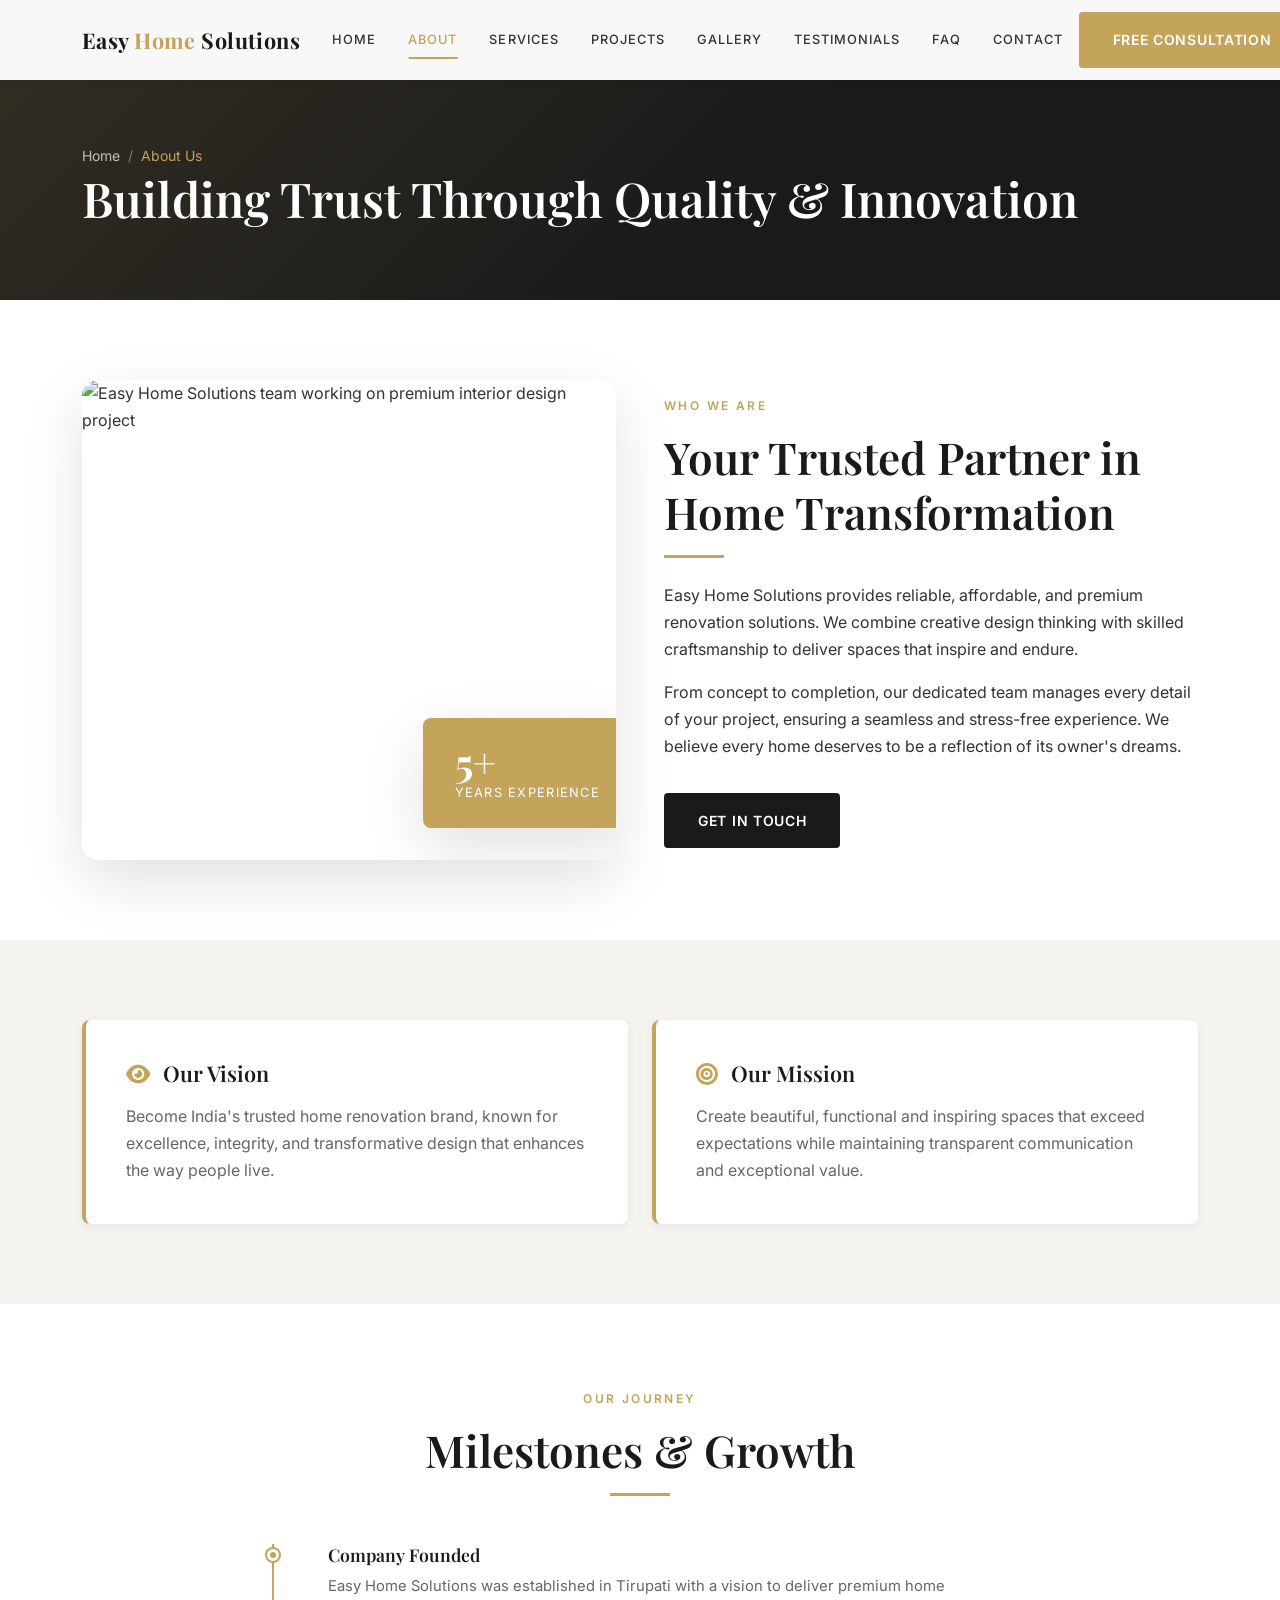
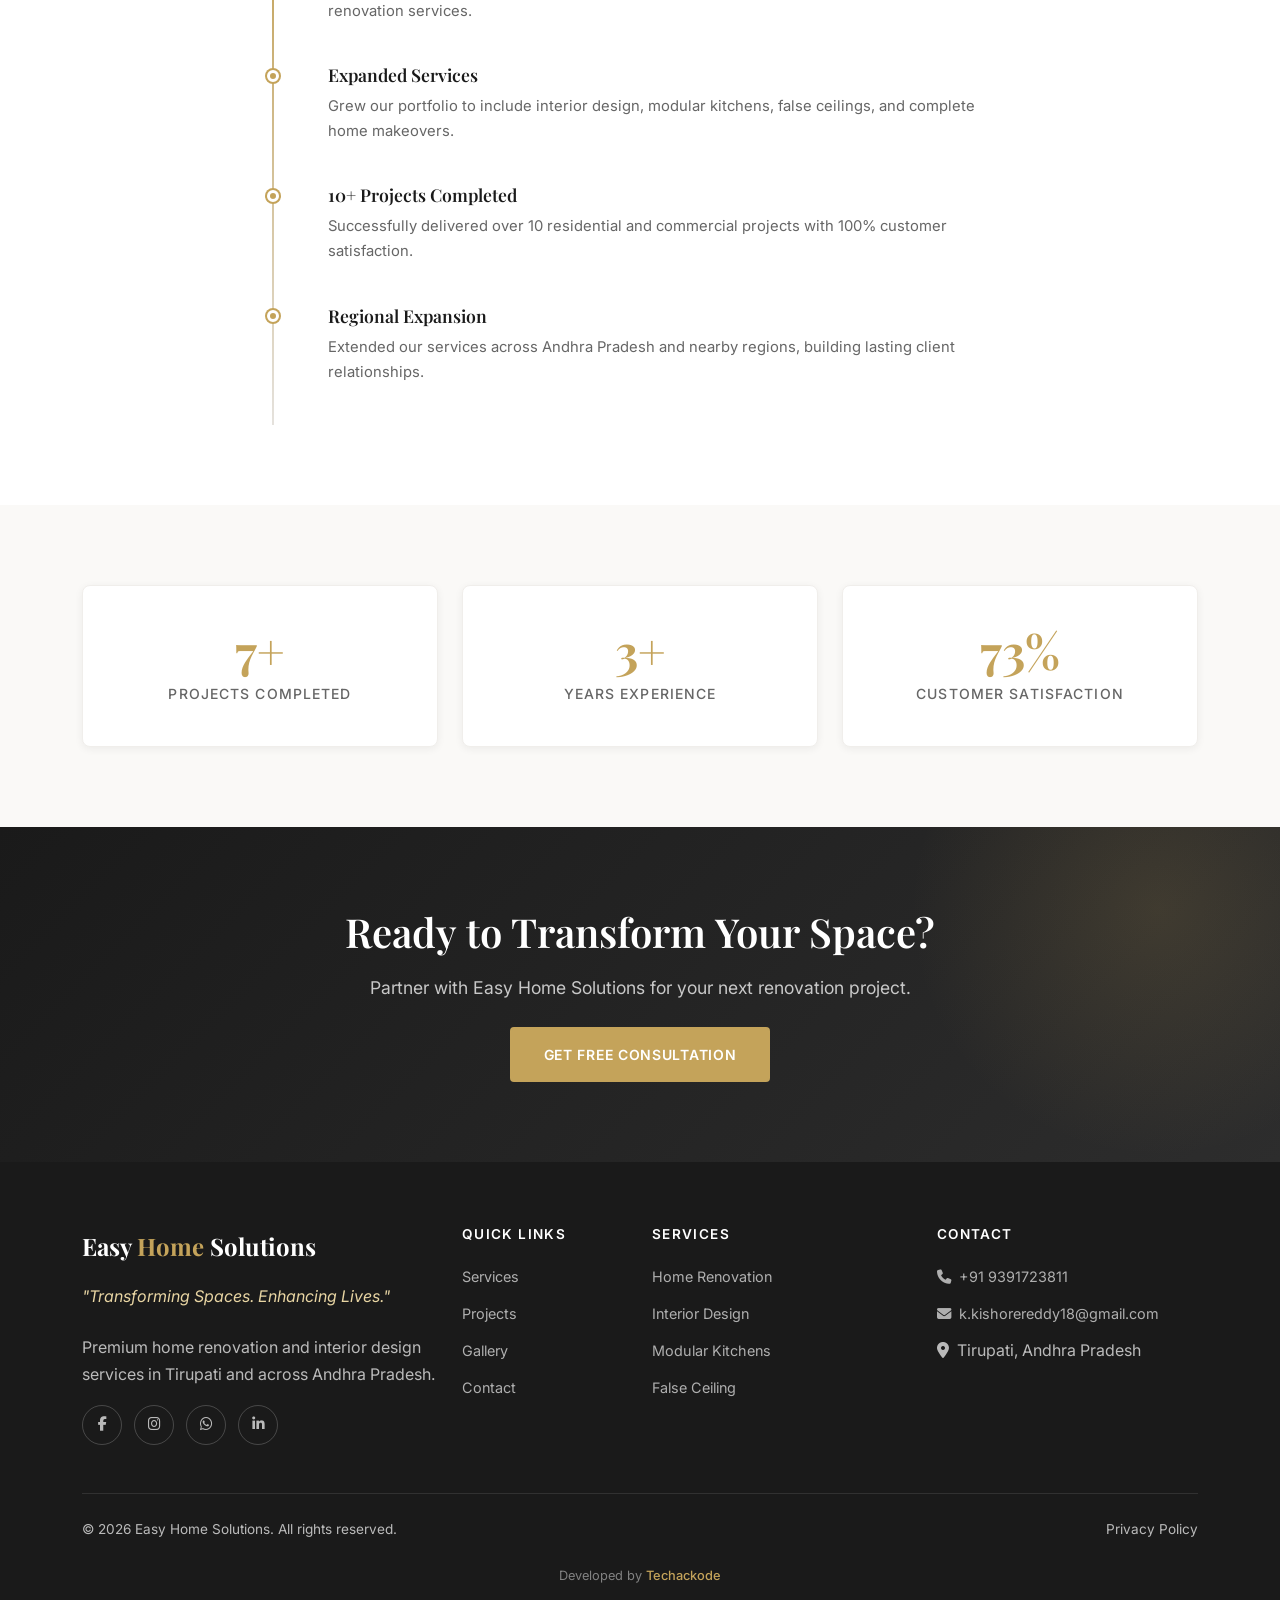
==== about.html @ ffd397e0 "First Commit of website" ====
<!DOCTYPE html>
<html lang="en">
<head>
  <meta charset="UTF-8">
  <meta name="viewport" content="width=device-width, initial-scale=1.0">
  <title>About Us | Easy Home Solutions — Home Renovation &amp; Interior Design</title>
  <meta name="description" content="Learn about Easy Home Solutions — a trusted home renovation and interior design company in Tirupati, Andhra Pradesh. Building trust through quality and innovation.">
  <meta name="keywords" content="About Easy Home Solutions, Interior Designers in Tirupati, Home Renovation Company Andhra Pradesh">
  <link rel="canonical" href="https://easyhomesolutions.in/about.html">
  <meta property="og:title" content="About Us | Easy Home Solutions">
  <meta property="og:description" content="Building trust through quality and innovation. Premium home renovation in Tirupati.">
  <meta property="og:type" content="website">
  <meta property="og:url" content="https://easyhomesolutions.in/about.html">
  <link rel="preconnect" href="https://fonts.googleapis.com">
  <link rel="preconnect" href="https://fonts.gstatic.com" crossorigin>
  <link href="https://fonts.googleapis.com/css2?family=Inter:wght@400;500;600;700&family=Playfair+Display:wght@500;600;700&display=swap" rel="stylesheet">
  <link href="https://cdn.jsdelivr.net/npm/bootstrap@5.3.3/dist/css/bootstrap.min.css" rel="stylesheet">
  <link href="https://cdnjs.cloudflare.com/ajax/libs/font-awesome/6.5.1/css/all.min.css" rel="stylesheet">
  <link href="https://cdn.jsdelivr.net/npm/aos@2.3.4/dist/aos.css" rel="stylesheet">
  <link href="css/style.css" rel="stylesheet">
</head>
<body>

  <nav class="navbar navbar-ehs navbar-expand-lg inner-page" aria-label="Main navigation">
    <div class="container">
      <a class="navbar-brand" href="index.html">Easy <span>Home</span> Solutions</a>
      <button class="navbar-toggler-ehs d-lg-none" type="button" aria-label="Toggle navigation">
        <span></span><span></span><span></span>
      </button>
      <div class="collapse navbar-collapse d-none d-lg-flex justify-content-center">
        <ul class="navbar-nav">
          <li class="nav-item"><a class="nav-link" href="index.html" data-page="index.html">Home</a></li>
          <li class="nav-item"><a class="nav-link active" href="about.html" data-page="about.html">About</a></li>
          <li class="nav-item"><a class="nav-link" href="services.html" data-page="services.html">Services</a></li>
          <li class="nav-item"><a class="nav-link" href="projects.html" data-page="projects.html">Projects</a></li>
          <li class="nav-item"><a class="nav-link" href="gallery.html" data-page="gallery.html">Gallery</a></li>
          <li class="nav-item"><a class="nav-link" href="testimonials.html" data-page="testimonials.html">Testimonials</a></li>
          <li class="nav-item"><a class="nav-link" href="faq.html" data-page="faq.html">FAQ</a></li>
          <li class="nav-item"><a class="nav-link" href="contact.html" data-page="contact.html">Contact</a></li>
        </ul>
      </div>
      <a href="contact.html" class="btn-ehs btn-ehs-primary d-none d-lg-inline-flex">Free Consultation</a>
    </div>
  </nav>

  <div class="mobile-menu d-lg-none">
    <ul class="navbar-nav">
      <li class="nav-item"><a class="nav-link" href="index.html">Home</a></li>
      <li class="nav-item"><a class="nav-link" href="about.html">About</a></li>
      <li class="nav-item"><a class="nav-link" href="services.html">Services</a></li>
      <li class="nav-item"><a class="nav-link" href="projects.html">Projects</a></li>
      <li class="nav-item"><a class="nav-link" href="gallery.html">Gallery</a></li>
      <li class="nav-item"><a class="nav-link" href="testimonials.html">Testimonials</a></li>
      <li class="nav-item"><a class="nav-link" href="faq.html">FAQ</a></li>
      <li class="nav-item"><a class="nav-link" href="contact.html">Contact</a></li>
    </ul>
    <a href="contact.html" class="btn-ehs btn-ehs-primary mt-4 w-100">Free Consultation</a>
  </div>

  <main>
    <header class="page-header">
      <div class="container" data-aos="fade-up">
        <nav aria-label="Breadcrumb">
          <ol class="breadcrumb">
            <li class="breadcrumb-item"><a href="index.html">Home</a></li>
            <li class="breadcrumb-item active" aria-current="page">About Us</li>
          </ol>
        </nav>
        <h1>Building Trust Through Quality &amp; Innovation</h1>
      </div>
    </header>

    <section class="section-padding">
      <div class="container">
        <div class="row align-items-center g-5">
          <div class="col-lg-6" data-aos="fade-right">
            <div class="about-image">
              <img src="https://images.unsplash.com/photo-1600585154340-be6161a56a0c?w=800&q=80" alt="Easy Home Solutions team working on premium interior design project" loading="lazy" width="800" height="480">
              <div class="about-image-badge">
                <div class="number" data-count="5" data-suffix="+">0+</div>
                <div class="label">Years Experience</div>
              </div>
            </div>
          </div>
          <div class="col-lg-6" data-aos="fade-left">
            <span class="section-label">Who We Are</span>
            <h2 class="section-title">Your Trusted Partner in Home Transformation</h2>
            <div class="divider"></div>
            <p>Easy Home Solutions provides reliable, affordable, and premium renovation solutions. We combine creative design thinking with skilled craftsmanship to deliver spaces that inspire and endure.</p>
            <p>From concept to completion, our dedicated team manages every detail of your project, ensuring a seamless and stress-free experience. We believe every home deserves to be a reflection of its owner's dreams.</p>
            <a href="contact.html" class="btn-ehs btn-ehs-dark mt-3">Get in Touch</a>
          </div>
        </div>
      </div>
    </section>

    <section class="section-padding bg-cream">
      <div class="container">
        <div class="row g-4">
          <div class="col-md-6" data-aos="fade-up">
            <div class="vm-card">
              <h3><i class="fas fa-eye text-accent me-2" aria-hidden="true"></i> Our Vision</h3>
              <p>Become India's trusted home renovation brand, known for excellence, integrity, and transformative design that enhances the way people live.</p>
            </div>
          </div>
          <div class="col-md-6" data-aos="fade-up" data-aos-delay="100">
            <div class="vm-card">
              <h3><i class="fas fa-bullseye text-accent me-2" aria-hidden="true"></i> Our Mission</h3>
              <p>Create beautiful, functional and inspiring spaces that exceed expectations while maintaining transparent communication and exceptional value.</p>
            </div>
          </div>
        </div>
      </div>
    </section>

    <section class="section-padding">
      <div class="container">
        <div class="text-center mb-5" data-aos="fade-up">
          <span class="section-label">Our Journey</span>
          <h2 class="section-title">Milestones &amp; Growth</h2>
          <div class="divider divider-center"></div>
        </div>
        <div class="row">
          <div class="col-lg-8 mx-auto" data-aos="fade-up">
            <div class="timeline">
              <div class="timeline-item">
                <h4>Company Founded</h4>
                <p>Easy Home Solutions was established in Tirupati with a vision to deliver premium home renovation services.</p>
              </div>
              <div class="timeline-item">
                <h4>Expanded Services</h4>
                <p>Grew our portfolio to include interior design, modular kitchens, false ceilings, and complete home makeovers.</p>
              </div>
              <div class="timeline-item">
                <h4>10+ Projects Completed</h4>
                <p>Successfully delivered over 10 residential and commercial projects with 100% customer satisfaction.</p>
              </div>
              <div class="timeline-item">
                <h4>Regional Expansion</h4>
                <p>Extended our services across Andhra Pradesh and nearby regions, building lasting client relationships.</p>
              </div>
            </div>
          </div>
        </div>
      </div>
    </section>

    <section class="section-padding bg-off-white">
      <div class="container">
        <div class="row g-4">
          <div class="col-md-4" data-aos="fade-up" data-aos-delay="0">
            <div class="stat-card">
              <div class="stat-number" data-count="10" data-suffix="+">0+</div>
              <div class="stat-label">Projects Completed</div>
            </div>
          </div>
          <div class="col-md-4" data-aos="fade-up" data-aos-delay="100">
            <div class="stat-card">
              <div class="stat-number" data-count="5" data-suffix="+">0+</div>
              <div class="stat-label">Years Experience</div>
            </div>
          </div>
          <div class="col-md-4" data-aos="fade-up" data-aos-delay="200">
            <div class="stat-card">
              <div class="stat-number" data-count="100" data-suffix="%">0%</div>
              <div class="stat-label">Customer Satisfaction</div>
            </div>
          </div>
        </div>
      </div>
    </section>

    <section class="cta-banner">
      <div class="container text-center position-relative" data-aos="zoom-in">
        <h2>Ready to Transform Your Space?</h2>
        <p class="mb-4 mt-3">Partner with Easy Home Solutions for your next renovation project.</p>
        <a href="contact.html" class="btn-ehs btn-ehs-primary">Get Free Consultation</a>
      </div>
    </section>
  </main>

  <footer class="footer" role="contentinfo">
    <div class="container">
      <div class="row g-4">
        <div class="col-lg-4">
          <div class="footer-brand">Easy <span>Home</span> Solutions</div>
          <p class="footer-tagline">"Transforming Spaces. Enhancing Lives."</p>
          <p>Premium home renovation and interior design services in Tirupati and across Andhra Pradesh.</p>
          <div class="footer-social mt-3">
            <a href="#" aria-label="Facebook"><i class="fab fa-facebook-f" aria-hidden="true"></i></a>
            <a href="#" aria-label="Instagram"><i class="fab fa-instagram" aria-hidden="true"></i></a>
            <a href="#" aria-label="WhatsApp"><i class="fab fa-whatsapp" aria-hidden="true"></i></a>
            <a href="#" aria-label="LinkedIn"><i class="fab fa-linkedin-in" aria-hidden="true"></i></a>
          </div>
        </div>
        <div class="col-6 col-lg-2">
          <h5>Quick Links</h5>
          <ul class="footer-links">
            <li><a href="services.html">Services</a></li>
            <li><a href="projects.html">Projects</a></li>
            <li><a href="gallery.html">Gallery</a></li>
            <li><a href="contact.html">Contact</a></li>
          </ul>
        </div>
        <div class="col-6 col-lg-3">
          <h5>Services</h5>
          <ul class="footer-links">
            <li><a href="services.html">Home Renovation</a></li>
            <li><a href="services.html">Interior Design</a></li>
            <li><a href="services.html">Modular Kitchens</a></li>
            <li><a href="services.html">False Ceiling</a></li>
          </ul>
        </div>
        <div class="col-lg-3">
          <h5>Contact</h5>
          <ul class="footer-links">
            <li><a href="tel:+919391723811"><i class="fas fa-phone me-2" aria-hidden="true"></i>+91 9391723811</a></li>
            <li><a href="mailto:k.kishorereddy18@gmail.com"><i class="fas fa-envelope me-2" aria-hidden="true"></i>k.kishorereddy18@gmail.com</a></li>
            <li><i class="fas fa-map-marker-alt me-2" aria-hidden="true"></i>Tirupati, Andhra Pradesh</li>
          </ul>
        </div>
      </div>
      <div class="footer-bottom d-flex flex-column flex-md-row justify-content-between align-items-center gap-2">
        <p class="mb-0">&copy; 2026 Easy Home Solutions. All rights reserved.</p>
        <a href="privacy.html">Privacy Policy</a>
      </div>
      <div class="footer-techackode">
        <p class="mb-0">Developed by <a href="https://techackode.com" target="_blank" rel="noopener noreferrer">Techackode</a></p>
      </div>
    </div>
  </footer>

  <button class="back-to-top" aria-label="Back to top"><i class="fas fa-chevron-up" aria-hidden="true"></i></button>

  <script src="https://cdn.jsdelivr.net/npm/bootstrap@5.3.3/dist/js/bootstrap.bundle.min.js" defer></script>
  <script src="https://cdn.jsdelivr.net/npm/aos@2.3.4/dist/aos.js" defer></script>
  <script src="js/script.js" defer></script>
</body>
</html>
---- css/style.css ----
/* ============================================
   Easy Home Solutions — Premium Design System
   ============================================ */

:root {
  --color-primary: #1a1a1a;
  --color-secondary: #2d2d2d;
  --color-accent: #c4a35a;
  --color-accent-dark: #a88b3d;
  --color-accent-light: #e8d5a3;
  --color-white: #ffffff;
  --color-off-white: #faf9f7;
  --color-cream: #f5f3ef;
  --color-gray-100: #f0eeeb;
  --color-gray-200: #e5e2dd;
  --color-gray-400: #9a9590;
  --color-gray-600: #6b6560;
  --color-text: #333333;
  --color-text-light: #666666;
  --font-heading: 'Playfair Display', Georgia, serif;
  --font-body: 'Inter', -apple-system, BlinkMacSystemFont, sans-serif;
  --shadow-sm: 0 2px 8px rgba(0, 0, 0, 0.06);
  --shadow-md: 0 8px 30px rgba(0, 0, 0, 0.08);
  --shadow-lg: 0 20px 60px rgba(0, 0, 0, 0.12);
  --shadow-hover: 0 16px 48px rgba(0, 0, 0, 0.14);
  --radius-sm: 4px;
  --radius-md: 8px;
  --radius-lg: 16px;
  --transition: 0.35s cubic-bezier(0.4, 0, 0.2, 1);
  --navbar-height: 80px;
}

*, *::before, *::after {
  box-sizing: border-box;
}

html {
  scroll-behavior: smooth;
  scroll-padding-top: var(--navbar-height);
}

body {
  font-family: var(--font-body);
  font-size: 1rem;
  line-height: 1.7;
  color: var(--color-text);
  background-color: var(--color-white);
  overflow-x: hidden;
  -webkit-font-smoothing: antialiased;
}

h1, h2, h3, h4, h5, h6 {
  font-family: var(--font-heading);
  font-weight: 600;
  line-height: 1.25;
  color: var(--color-primary);
}

img {
  max-width: 100%;
  height: auto;
  display: block;
}

a {
  text-decoration: none;
  color: inherit;
  transition: color var(--transition);
}

a:hover {
  color: var(--color-accent);
}

::selection {
  background: var(--color-accent-light);
  color: var(--color-primary);
}

/* ---- Typography ---- */
.section-label {
  display: inline-block;
  font-size: 0.75rem;
  font-weight: 600;
  letter-spacing: 0.2em;
  text-transform: uppercase;
  color: var(--color-accent);
  margin-bottom: 0.75rem;
}

.section-title {
  font-size: clamp(1.75rem, 4vw, 2.75rem);
  margin-bottom: 1rem;
}

.section-subtitle {
  font-size: 1.05rem;
  color: var(--color-text-light);
  max-width: 600px;
}

.section-padding {
  padding: 5rem 0;
}

.bg-cream {
  background-color: var(--color-cream);
}

.bg-off-white {
  background-color: var(--color-off-white);
}

.bg-dark {
  background-color: var(--color-primary);
  color: var(--color-white);
}

.bg-dark h1, .bg-dark h2, .bg-dark h3,
.bg-dark h4, .bg-dark h5, .bg-dark h6 {
  color: var(--color-white);
}

/* ---- Buttons ---- */
.btn-ehs {
  display: inline-flex;
  align-items: center;
  justify-content: center;
  gap: 0.5rem;
  padding: 0.875rem 2rem;
  font-size: 0.875rem;
  font-weight: 600;
  letter-spacing: 0.05em;
  text-transform: uppercase;
  border-radius: var(--radius-sm);
  border: 2px solid transparent;
  cursor: pointer;
  transition: all var(--transition);
  white-space: nowrap;
}

.btn-ehs-primary {
  background-color: var(--color-accent);
  color: var(--color-white);
  border-color: var(--color-accent);
}

.btn-ehs-primary:hover {
  background-color: var(--color-accent-dark);
  border-color: var(--color-accent-dark);
  color: var(--color-white);
  transform: translateY(-2px);
  box-shadow: var(--shadow-md);
}

.btn-ehs-outline {
  background-color: transparent;
  color: var(--color-white);
  border-color: var(--color-white);
}

.btn-ehs-outline:hover {
  background-color: var(--color-white);
  color: var(--color-primary);
  transform: translateY(-2px);
}

.btn-ehs-dark {
  background-color: var(--color-primary);
  color: var(--color-white);
  border-color: var(--color-primary);
}

.btn-ehs-dark:hover {
  background-color: var(--color-secondary);
  border-color: var(--color-secondary);
  color: var(--color-white);
  transform: translateY(-2px);
  box-shadow: var(--shadow-md);
}

.btn-ehs-outline-dark {
  background-color: transparent;
  color: var(--color-primary);
  border-color: var(--color-primary);
}

.btn-ehs-outline-dark:hover {
  background-color: var(--color-primary);
  color: var(--color-white);
  transform: translateY(-2px);
}

/* ---- Navbar ---- */
.navbar-ehs {
  position: fixed;
  top: 0;
  left: 0;
  right: 0;
  z-index: 1050;
  height: var(--navbar-height);
  background-color: transparent;
  transition: all var(--transition);
  padding: 0;
}

.navbar-ehs.scrolled {
  background-color: rgba(255, 255, 255, 0.97);
  backdrop-filter: blur(12px);
  -webkit-backdrop-filter: blur(12px);
  box-shadow: var(--shadow-sm);
}

.navbar-ehs .navbar-brand {
  font-family: var(--font-heading);
  font-size: 1.35rem;
  font-weight: 700;
  color: var(--color-white);
  letter-spacing: 0.02em;
  transition: color var(--transition);
}

.navbar-ehs.scrolled .navbar-brand,
.navbar-ehs.inner-page .navbar-brand {
  color: var(--color-primary);
}

.navbar-ehs .navbar-brand span {
  color: var(--color-accent);
}

.navbar-ehs .nav-link {
  font-size: 0.8rem;
  font-weight: 500;
  letter-spacing: 0.08em;
  text-transform: uppercase;
  color: rgba(255, 255, 255, 0.9);
  padding: 0.5rem 1rem !important;
  position: relative;
}

.navbar-ehs.scrolled .nav-link,
.navbar-ehs.inner-page .nav-link {
  color: var(--color-text);
}

.navbar-ehs .nav-link::after {
  content: '';
  position: absolute;
  bottom: 0;
  left: 50%;
  width: 0;
  height: 2px;
  background-color: var(--color-accent);
  transition: all var(--transition);
  transform: translateX(-50%);
}

.navbar-ehs .nav-link:hover::after,
.navbar-ehs .nav-link.active::after {
  width: 60%;
}

.navbar-ehs .nav-link:hover,
.navbar-ehs .nav-link.active {
  color: var(--color-accent) !important;
}

.navbar-ehs.inner-page {
  background-color: rgba(255, 255, 255, 0.97);
  backdrop-filter: blur(12px);
  box-shadow: var(--shadow-sm);
}

.navbar-toggler-ehs {
  border: none;
  padding: 0.5rem;
  width: 44px;
  height: 44px;
  display: flex;
  flex-direction: column;
  justify-content: center;
  align-items: center;
  gap: 5px;
  background: transparent;
  cursor: pointer;
}

.navbar-toggler-ehs span {
  display: block;
  width: 24px;
  height: 2px;
  background-color: var(--color-white);
  transition: all var(--transition);
}

.navbar-ehs.scrolled .navbar-toggler-ehs span,
.navbar-ehs.inner-page .navbar-toggler-ehs span {
  background-color: var(--color-primary);
}

.navbar-toggler-ehs.active span:nth-child(1) {
  transform: rotate(45deg) translate(5px, 5px);
}

.navbar-toggler-ehs.active span:nth-child(2) {
  opacity: 0;
}

.navbar-toggler-ehs.active span:nth-child(3) {
  transform: rotate(-45deg) translate(5px, -5px);
}

.mobile-menu {
  position: fixed;
  top: var(--navbar-height);
  left: 0;
  right: 0;
  bottom: 0;
  background-color: var(--color-white);
  z-index: 1040;
  padding: 2rem;
  transform: translateX(100%);
  transition: transform var(--transition);
  overflow-y: auto;
}

.mobile-menu.open {
  transform: translateX(0);
}

.mobile-menu .nav-link {
  display: block;
  font-size: 1.1rem;
  font-weight: 500;
  padding: 1rem 0 !important;
  border-bottom: 1px solid var(--color-gray-100);
  color: var(--color-primary) !important;
}

.mobile-menu .nav-link::after {
  display: none;
}

/* ---- Hero ---- */
.hero {
  position: relative;
  min-height: 100vh;
  display: flex;
  align-items: center;
  overflow: hidden;
}

.hero-bg {
  position: absolute;
  inset: 0;
  background-size: cover;
  background-position: center;
  background-repeat: no-repeat;
  transform: scale(1.05);
  transition: transform 8s ease;
}

.hero:hover .hero-bg {
  transform: scale(1);
}

.hero-overlay {
  position: absolute;
  inset: 0;
  background: linear-gradient(
    135deg,
    rgba(26, 26, 26, 0.82) 0%,
    rgba(26, 26, 26, 0.55) 50%,
    rgba(26, 26, 26, 0.7) 100%
  );
}

.hero-content {
  position: relative;
  z-index: 2;
  padding-top: var(--navbar-height);
}

.hero-title {
  font-size: clamp(2.25rem, 6vw, 4rem);
  color: var(--color-white);
  margin-bottom: 1.25rem;
  line-height: 1.15;
}

.hero-subtitle {
  font-size: clamp(1rem, 2.5vw, 1.35rem);
  color: var(--color-accent-light);
  font-weight: 400;
  margin-bottom: 1.5rem;
  font-family: var(--font-body);
}

.hero-text {
  font-size: 1.05rem;
  color: rgba(255, 255, 255, 0.85);
  max-width: 540px;
  margin-bottom: 2.5rem;
  line-height: 1.8;
}

.hero-buttons {
  display: flex;
  flex-wrap: wrap;
  gap: 1rem;
}

/* ---- Page Header ---- */
.page-header {
  position: relative;
  padding: calc(var(--navbar-height) + 4rem) 0 4rem;
  background-color: var(--color-primary);
  overflow: hidden;
}

.page-header::before {
  content: '';
  position: absolute;
  inset: 0;
  background: linear-gradient(135deg, rgba(196, 163, 90, 0.15) 0%, transparent 60%);
}

.page-header h1 {
  color: var(--color-white);
  font-size: clamp(2rem, 5vw, 3rem);
  position: relative;
}

.page-header .breadcrumb {
  position: relative;
  margin-bottom: 0;
  background: transparent;
  padding: 0;
}

.page-header .breadcrumb-item,
.page-header .breadcrumb-item a {
  color: rgba(255, 255, 255, 0.7);
  font-size: 0.875rem;
}

.page-header .breadcrumb-item.active {
  color: var(--color-accent);
}

.page-header .breadcrumb-item + .breadcrumb-item::before {
  color: rgba(255, 255, 255, 0.4);
}

/* ---- Service Cards ---- */
.service-card {
  background: var(--color-white);
  border-radius: var(--radius-md);
  overflow: hidden;
  box-shadow: var(--shadow-sm);
  transition: all var(--transition);
  height: 100%;
  border: 1px solid var(--color-gray-100);
}

.service-card:hover {
  transform: translateY(-8px);
  box-shadow: var(--shadow-hover);
  border-color: transparent;
}

.service-card-img {
  position: relative;
  height: 220px;
  overflow: hidden;
}

.service-card-img img {
  width: 100%;
  height: 100%;
  object-fit: cover;
  transition: transform var(--transition);
}

.service-card:hover .service-card-img img {
  transform: scale(1.08);
}

.service-card-icon {
  position: absolute;
  bottom: -24px;
  left: 1.5rem;
  width: 48px;
  height: 48px;
  background: var(--color-accent);
  border-radius: var(--radius-sm);
  display: flex;
  align-items: center;
  justify-content: center;
  color: var(--color-white);
  font-size: 1.1rem;
  box-shadow: var(--shadow-md);
  z-index: 2;
}

.service-card-body {
  padding: 2.5rem 1.5rem 1.5rem;
}

.service-card-body h3 {
  font-size: 1.25rem;
  margin-bottom: 0.75rem;
}

.service-card-body p {
  color: var(--color-text-light);
  font-size: 0.925rem;
  margin-bottom: 1rem;
}

.service-card-link {
  font-size: 0.8rem;
  font-weight: 600;
  letter-spacing: 0.08em;
  text-transform: uppercase;
  color: var(--color-accent);
  display: inline-flex;
  align-items: center;
  gap: 0.5rem;
}

.service-card-link:hover {
  gap: 0.75rem;
  color: var(--color-accent-dark);
}

/* ---- Why Choose Us ---- */
.feature-card {
  background: var(--color-white);
  padding: 2rem 1.5rem;
  border-radius: var(--radius-md);
  text-align: center;
  border: 1px solid var(--color-gray-100);
  transition: all var(--transition);
  height: 100%;
}

.feature-card:hover {
  border-color: var(--color-accent);
  box-shadow: var(--shadow-md);
  transform: translateY(-4px);
}

.feature-icon {
  width: 56px;
  height: 56px;
  margin: 0 auto 1.25rem;
  background: var(--color-cream);
  border-radius: 50%;
  display: flex;
  align-items: center;
  justify-content: center;
  font-size: 1.25rem;
  color: var(--color-accent);
  transition: all var(--transition);
}

.feature-card:hover .feature-icon {
  background: var(--color-accent);
  color: var(--color-white);
}

.feature-card h4 {
  font-size: 1rem;
  font-family: var(--font-body);
  font-weight: 600;
  margin-bottom: 0;
}

/* ---- CTA Banner ---- */
.cta-banner {
  position: relative;
  padding: 5rem 0;
  background: linear-gradient(135deg, var(--color-primary) 0%, var(--color-secondary) 100%);
  overflow: hidden;
}

.cta-banner::before {
  content: '';
  position: absolute;
  top: -50%;
  right: -10%;
  width: 500px;
  height: 500px;
  border-radius: 50%;
  background: radial-gradient(circle, rgba(196, 163, 90, 0.15) 0%, transparent 70%);
}

.cta-banner h2 {
  color: var(--color-white);
  font-size: clamp(1.75rem, 4vw, 2.5rem);
}

.cta-banner p {
  color: rgba(255, 255, 255, 0.75);
  font-size: 1.1rem;
}

/* ---- About ---- */
.about-image {
  position: relative;
  border-radius: var(--radius-lg);
  overflow: hidden;
  box-shadow: var(--shadow-lg);
}

.about-image img {
  width: 100%;
  height: 480px;
  object-fit: cover;
}

.about-image-badge {
  position: absolute;
  bottom: 2rem;
  right: -1rem;
  background: var(--color-accent);
  color: var(--color-white);
  padding: 1.5rem 2rem;
  border-radius: var(--radius-md);
  box-shadow: var(--shadow-lg);
}

.about-image-badge .number {
  font-family: var(--font-heading);
  font-size: 2.5rem;
  font-weight: 700;
  line-height: 1;
}

.about-image-badge .label {
  font-size: 0.8rem;
  text-transform: uppercase;
  letter-spacing: 0.1em;
}

/* Timeline */
.timeline {
  position: relative;
  padding-left: 2rem;
}

.timeline::before {
  content: '';
  position: absolute;
  left: 0;
  top: 0;
  bottom: 0;
  width: 2px;
  background: linear-gradient(to bottom, var(--color-accent), var(--color-gray-200));
}

.timeline-item {
  position: relative;
  padding-bottom: 2.5rem;
  padding-left: 1.5rem;
}

.timeline-item::before {
  content: '';
  position: absolute;
  left: -2rem;
  top: 0.35rem;
  width: 12px;
  height: 12px;
  border-radius: 50%;
  background: var(--color-accent);
  border: 3px solid var(--color-white);
  box-shadow: 0 0 0 2px var(--color-accent);
  transform: translateX(-5px);
}

.timeline-item h4 {
  font-size: 1.1rem;
  margin-bottom: 0.5rem;
}

.timeline-item p {
  color: var(--color-text-light);
  font-size: 0.925rem;
  margin-bottom: 0;
}

/* Stats */
.stat-card {
  text-align: center;
  padding: 2.5rem 1.5rem;
  background: var(--color-white);
  border-radius: var(--radius-md);
  box-shadow: var(--shadow-sm);
  border: 1px solid var(--color-gray-100);
  transition: all var(--transition);
}

.stat-card:hover {
  transform: translateY(-4px);
  box-shadow: var(--shadow-md);
  border-color: var(--color-accent);
}

.stat-number {
  font-family: var(--font-heading);
  font-size: 3rem;
  font-weight: 700;
  color: var(--color-accent);
  line-height: 1;
  margin-bottom: 0.5rem;
}

.stat-label {
  font-size: 0.875rem;
  font-weight: 500;
  color: var(--color-text-light);
  text-transform: uppercase;
  letter-spacing: 0.08em;
}

/* Vision / Mission */
.vm-card {
  padding: 2.5rem;
  background: var(--color-white);
  border-radius: var(--radius-md);
  border-left: 4px solid var(--color-accent);
  box-shadow: var(--shadow-sm);
  height: 100%;
  transition: all var(--transition);
}

.vm-card:hover {
  box-shadow: var(--shadow-md);
  transform: translateX(4px);
}

.vm-card h3 {
  font-size: 1.35rem;
  margin-bottom: 1rem;
}

.vm-card p {
  color: var(--color-text-light);
  margin-bottom: 0;
}

/* ---- Projects / Portfolio ---- */
.filter-buttons {
  display: flex;
  flex-wrap: wrap;
  gap: 0.75rem;
  justify-content: center;
  margin-bottom: 3rem;
}

.filter-btn {
  padding: 0.6rem 1.5rem;
  font-size: 0.8rem;
  font-weight: 600;
  letter-spacing: 0.06em;
  text-transform: uppercase;
  background: transparent;
  border: 2px solid var(--color-gray-200);
  border-radius: var(--radius-sm);
  color: var(--color-text);
  cursor: pointer;
  transition: all var(--transition);
}

.filter-btn:hover,
.filter-btn.active {
  background: var(--color-primary);
  border-color: var(--color-primary);
  color: var(--color-white);
}

.project-card {
  position: relative;
  border-radius: var(--radius-md);
  overflow: hidden;
  cursor: pointer;
  box-shadow: var(--shadow-sm);
}

.project-card img {
  width: 100%;
  height: 300px;
  object-fit: cover;
  transition: transform var(--transition);
}

.project-card:hover img {
  transform: scale(1.06);
}

.project-card-overlay {
  position: absolute;
  inset: 0;
  background: linear-gradient(to top, rgba(26, 26, 26, 0.85) 0%, transparent 60%);
  display: flex;
  flex-direction: column;
  justify-content: flex-end;
  padding: 1.5rem;
  opacity: 0;
  transition: opacity var(--transition);
}

.project-card:hover .project-card-overlay {
  opacity: 1;
}

.project-card-overlay h3 {
  color: var(--color-white);
  font-size: 1.25rem;
  margin-bottom: 0.25rem;
  transform: translateY(10px);
  transition: transform var(--transition);
}

.project-card-overlay span {
  color: var(--color-accent-light);
  font-size: 0.8rem;
  text-transform: uppercase;
  letter-spacing: 0.1em;
  transform: translateY(10px);
  transition: transform var(--transition);
}

.project-card:hover .project-card-overlay h3,
.project-card:hover .project-card-overlay span {
  transform: translateY(0);
}

.project-card-zoom {
  position: absolute;
  top: 1rem;
  right: 1rem;
  width: 40px;
  height: 40px;
  background: var(--color-white);
  border-radius: 50%;
  display: flex;
  align-items: center;
  justify-content: center;
  color: var(--color-primary);
  opacity: 0;
  transform: scale(0.8);
  transition: all var(--transition);
}

.project-card:hover .project-card-zoom {
  opacity: 1;
  transform: scale(1);
}

/* Lightbox */
.lightbox {
  position: fixed;
  inset: 0;
  z-index: 2000;
  background: rgba(0, 0, 0, 0.92);
  display: flex;
  align-items: center;
  justify-content: center;
  padding: 2rem;
  opacity: 0;
  visibility: hidden;
  transition: all var(--transition);
}

.lightbox.active {
  opacity: 1;
  visibility: visible;
}

.lightbox img {
  max-width: 90%;
  max-height: 85vh;
  object-fit: contain;
  border-radius: var(--radius-sm);
  transform: scale(0.9);
  transition: transform var(--transition);
}

.lightbox.active img {
  transform: scale(1);
}

.lightbox-close {
  position: absolute;
  top: 1.5rem;
  right: 1.5rem;
  width: 48px;
  height: 48px;
  background: transparent;
  border: 2px solid rgba(255, 255, 255, 0.3);
  border-radius: 50%;
  color: var(--color-white);
  font-size: 1.25rem;
  cursor: pointer;
  display: flex;
  align-items: center;
  justify-content: center;
  transition: all var(--transition);
}

.lightbox-close:hover {
  border-color: var(--color-white);
  background: rgba(255, 255, 255, 0.1);
}

.lightbox-caption {
  position: absolute;
  bottom: 2rem;
  left: 50%;
  transform: translateX(-50%);
  color: var(--color-white);
  font-family: var(--font-heading);
  font-size: 1.25rem;
}

/* ---- Gallery ---- */
.gallery-item {
  position: relative;
  border-radius: var(--radius-md);
  overflow: hidden;
  cursor: pointer;
  aspect-ratio: 4/3;
}

.gallery-item img {
  width: 100%;
  height: 100%;
  object-fit: cover;
  transition: transform 0.6s ease;
}

.gallery-item:hover img {
  transform: scale(1.12);
}

.gallery-item-overlay {
  position: absolute;
  inset: 0;
  background: rgba(26, 26, 26, 0.5);
  display: flex;
  align-items: center;
  justify-content: center;
  opacity: 0;
  transition: opacity var(--transition);
}

.gallery-item:hover .gallery-item-overlay {
  opacity: 1;
}

.gallery-item-overlay i {
  color: var(--color-white);
  font-size: 2rem;
  transform: scale(0.5);
  transition: transform var(--transition);
}

.gallery-item:hover .gallery-item-overlay i {
  transform: scale(1);
}

.gallery-category-label {
  position: absolute;
  bottom: 0;
  left: 0;
  right: 0;
  padding: 1rem 1.25rem;
  background: linear-gradient(to top, rgba(0,0,0,0.7), transparent);
  color: var(--color-white);
  font-size: 0.875rem;
  font-weight: 500;
}

/* ---- Testimonials ---- */
.testimonial-card {
  background: var(--color-white);
  padding: 2.5rem;
  border-radius: var(--radius-md);
  box-shadow: var(--shadow-sm);
  border: 1px solid var(--color-gray-100);
  height: 100%;
  position: relative;
}

.testimonial-card::before {
  content: '\201C';
  font-family: var(--font-heading);
  font-size: 5rem;
  color: var(--color-accent-light);
  position: absolute;
  top: 0.5rem;
  left: 1.5rem;
  line-height: 1;
}

.testimonial-stars {
  color: var(--color-accent);
  margin-bottom: 1.25rem;
  font-size: 0.9rem;
}

.testimonial-text {
  font-size: 1.05rem;
  font-style: italic;
  color: var(--color-text);
  margin-bottom: 1.5rem;
  padding-top: 1rem;
  line-height: 1.8;
}

.testimonial-author {
  display: flex;
  align-items: center;
  gap: 1rem;
}

.testimonial-avatar {
  width: 52px;
  height: 52px;
  border-radius: 50%;
  object-fit: cover;
  border: 3px solid var(--color-accent-light);
}

.testimonial-author-info h5 {
  font-family: var(--font-body);
  font-size: 1rem;
  font-weight: 600;
  margin-bottom: 0.15rem;
}

.testimonial-author-info span {
  font-size: 0.8rem;
  color: var(--color-text-light);
}

.testimonial-carousel .carousel-control-prev,
.testimonial-carousel .carousel-control-next {
  width: 48px;
  height: 48px;
  background: var(--color-primary);
  border-radius: 50%;
  top: 50%;
  transform: translateY(-50%);
  opacity: 1;
}

.testimonial-carousel .carousel-control-prev {
  left: -24px;
}

.testimonial-carousel .carousel-control-next {
  right: -24px;
}

.testimonial-carousel .carousel-indicators {
  margin-bottom: -2rem;
}

.testimonial-carousel .carousel-indicators button {
  width: 10px;
  height: 10px;
  border-radius: 50%;
  background-color: var(--color-gray-200);
  border: none;
}

.testimonial-carousel .carousel-indicators button.active {
  background-color: var(--color-accent);
}

/* ---- FAQ ---- */
.faq-accordion .accordion-item {
  border: 1px solid var(--color-gray-100);
  border-radius: var(--radius-md) !important;
  margin-bottom: 1rem;
  overflow: hidden;
  background: var(--color-white);
}

.faq-accordion .accordion-button {
  font-family: var(--font-body);
  font-weight: 600;
  font-size: 1rem;
  color: var(--color-primary);
  padding: 1.25rem 1.5rem;
  background: var(--color-white);
  box-shadow: none !important;
}

.faq-accordion .accordion-button:not(.collapsed) {
  background: var(--color-cream);
  color: var(--color-accent-dark);
}

.faq-accordion .accordion-button::after {
  background-image: url("data:image/svg+xml,%3csvg xmlns='http://www.w3.org/2000/svg' viewBox='0 0 16 16' fill='%23c4a35a'%3e%3cpath fill-rule='evenodd' d='M1.646 4.646a.5.5 0 0 1 .708 0L8 10.293l5.646-5.647a.5.5 0 0 1 .708.708l-6 6a.5.5 0 0 1-.708 0l-6-6a.5.5 0 0 1 0-.708z'/%3e%3c/svg%3e");
}

.faq-accordion .accordion-body {
  padding: 0 1.5rem 1.25rem;
  color: var(--color-text-light);
  line-height: 1.8;
}

/* ---- Contact ---- */
.contact-info-card {
  background: var(--color-white);
  padding: 2rem;
  border-radius: var(--radius-md);
  border: 1px solid var(--color-gray-100);
  height: 100%;
  transition: all var(--transition);
}

.contact-info-card:hover {
  border-color: var(--color-accent);
  box-shadow: var(--shadow-md);
}

.contact-info-icon {
  width: 52px;
  height: 52px;
  background: var(--color-cream);
  border-radius: var(--radius-sm);
  display: flex;
  align-items: center;
  justify-content: center;
  color: var(--color-accent);
  font-size: 1.25rem;
  margin-bottom: 1.25rem;
}

.contact-info-card h4 {
  font-size: 1rem;
  font-family: var(--font-body);
  font-weight: 600;
  margin-bottom: 0.5rem;
}

.contact-info-card p,
.contact-info-card a {
  color: var(--color-text-light);
  font-size: 0.925rem;
  margin-bottom: 0;
}

.contact-form {
  background: var(--color-white);
  padding: 2.5rem;
  border-radius: var(--radius-md);
  box-shadow: var(--shadow-md);
  border: 1px solid var(--color-gray-100);
}

.contact-form .form-label {
  font-size: 0.8rem;
  font-weight: 600;
  text-transform: uppercase;
  letter-spacing: 0.06em;
  color: var(--color-text);
  margin-bottom: 0.5rem;
}

.contact-form .form-control,
.contact-form .form-select {
  padding: 0.875rem 1rem;
  border: 1px solid var(--color-gray-200);
  border-radius: var(--radius-sm);
  font-size: 0.925rem;
  transition: all var(--transition);
}

.contact-form .form-control:focus,
.contact-form .form-select:focus {
  border-color: var(--color-accent);
  box-shadow: 0 0 0 3px rgba(196, 163, 90, 0.15);
}

.map-container {
  border-radius: var(--radius-md);
  overflow: hidden;
  box-shadow: var(--shadow-md);
  height: 400px;
}

.map-container iframe {
  width: 100%;
  height: 100%;
  border: 0;
}

/* ---- Footer ---- */
.footer {
  background-color: var(--color-primary);
  color: rgba(255, 255, 255, 0.7);
  padding-top: 4rem;
}

.footer-brand {
  font-family: var(--font-heading);
  font-size: 1.5rem;
  font-weight: 700;
  color: var(--color-white);
  margin-bottom: 1rem;
}

.footer-brand span {
  color: var(--color-accent);
}

.footer-tagline {
  font-style: italic;
  color: var(--color-accent-light);
  margin-bottom: 1.5rem;
}

.footer h5 {
  color: var(--color-white);
  font-family: var(--font-body);
  font-size: 0.85rem;
  font-weight: 600;
  text-transform: uppercase;
  letter-spacing: 0.1em;
  margin-bottom: 1.25rem;
}

.footer-links {
  list-style: none;
  padding: 0;
  margin: 0;
}

.footer-links li {
  margin-bottom: 0.6rem;
}

.footer-links a {
  color: rgba(255, 255, 255, 0.65);
  font-size: 0.9rem;
  transition: all var(--transition);
}

.footer-links a:hover {
  color: var(--color-accent);
  padding-left: 4px;
}

.footer-social {
  display: flex;
  gap: 0.75rem;
}

.footer-social a {
  width: 40px;
  height: 40px;
  border: 1px solid rgba(255, 255, 255, 0.2);
  border-radius: 50%;
  display: flex;
  align-items: center;
  justify-content: center;
  color: rgba(255, 255, 255, 0.7);
  font-size: 0.9rem;
  transition: all var(--transition);
}

.footer-social a:hover {
  background: var(--color-accent);
  border-color: var(--color-accent);
  color: var(--color-white);
}

.footer-bottom {
  border-top: 1px solid rgba(255, 255, 255, 0.1);
  padding: 1.5rem 0;
  margin-top: 3rem;
  font-size: 0.85rem;
}

.footer-techackode {
  padding: 0 0 1.25rem;
  font-size: 0.8rem;
  color: rgba(255, 255, 255, 0.45);
  text-align: center;
}

.footer-techackode a {
  color: var(--color-accent);
  font-weight: 500;
  transition: color var(--transition);
}

.footer-techackode a:hover {
  color: var(--color-accent-light);
}

/* ---- Back to Top ---- */
.back-to-top {
  position: fixed;
  bottom: 2rem;
  right: 2rem;
  width: 48px;
  height: 48px;
  background: var(--color-accent);
  color: var(--color-white);
  border: none;
  border-radius: 50%;
  display: flex;
  align-items: center;
  justify-content: center;
  cursor: pointer;
  opacity: 0;
  visibility: hidden;
  transform: translateY(20px);
  transition: all var(--transition);
  z-index: 1000;
  box-shadow: var(--shadow-md);
}

.back-to-top.visible {
  opacity: 1;
  visibility: visible;
  transform: translateY(0);
}

.back-to-top:hover {
  background: var(--color-accent-dark);
  transform: translateY(-4px);
}

/* ---- Utilities ---- */
.text-accent {
  color: var(--color-accent) !important;
}

.divider {
  width: 60px;
  height: 3px;
  background: var(--color-accent);
  margin: 1rem 0 1.5rem;
}

.divider-center {
  margin-left: auto;
  margin-right: auto;
}

/* ---- Responsive ---- */
@media (max-width: 991.98px) {
  .navbar-ehs .navbar-collapse {
    display: none !important;
  }

  .testimonial-carousel .carousel-control-prev {
    left: 0;
  }

  .testimonial-carousel .carousel-control-next {
    right: 0;
  }

  .about-image-badge {
    right: 1rem;
    bottom: 1rem;
  }
}

@media (max-width: 767.98px) {
  .section-padding {
    padding: 3.5rem 0;
  }

  .hero-buttons {
    flex-direction: column;
  }

  .hero-buttons .btn-ehs {
    width: 100%;
    text-align: center;
  }

  .about-image img {
    height: 320px;
  }

  .stat-number {
    font-size: 2.25rem;
  }

  .contact-form {
    padding: 1.5rem;
  }

  .testimonial-card {
    padding: 2rem 1.5rem;
  }
}

@media (max-width: 575.98px) {
  :root {
    --navbar-height: 70px;
  }

  .filter-buttons {
    gap: 0.5rem;
  }

  .filter-btn {
    padding: 0.5rem 1rem;
    font-size: 0.7rem;
  }
}

/* Reduced motion */
@media (prefers-reduced-motion: reduce) {
  *, *::before, *::after {
    animation-duration: 0.01ms !important;
    animation-iteration-count: 1 !important;
    transition-duration: 0.01ms !important;
  }

  html {
    scroll-behavior: auto;
  }
}
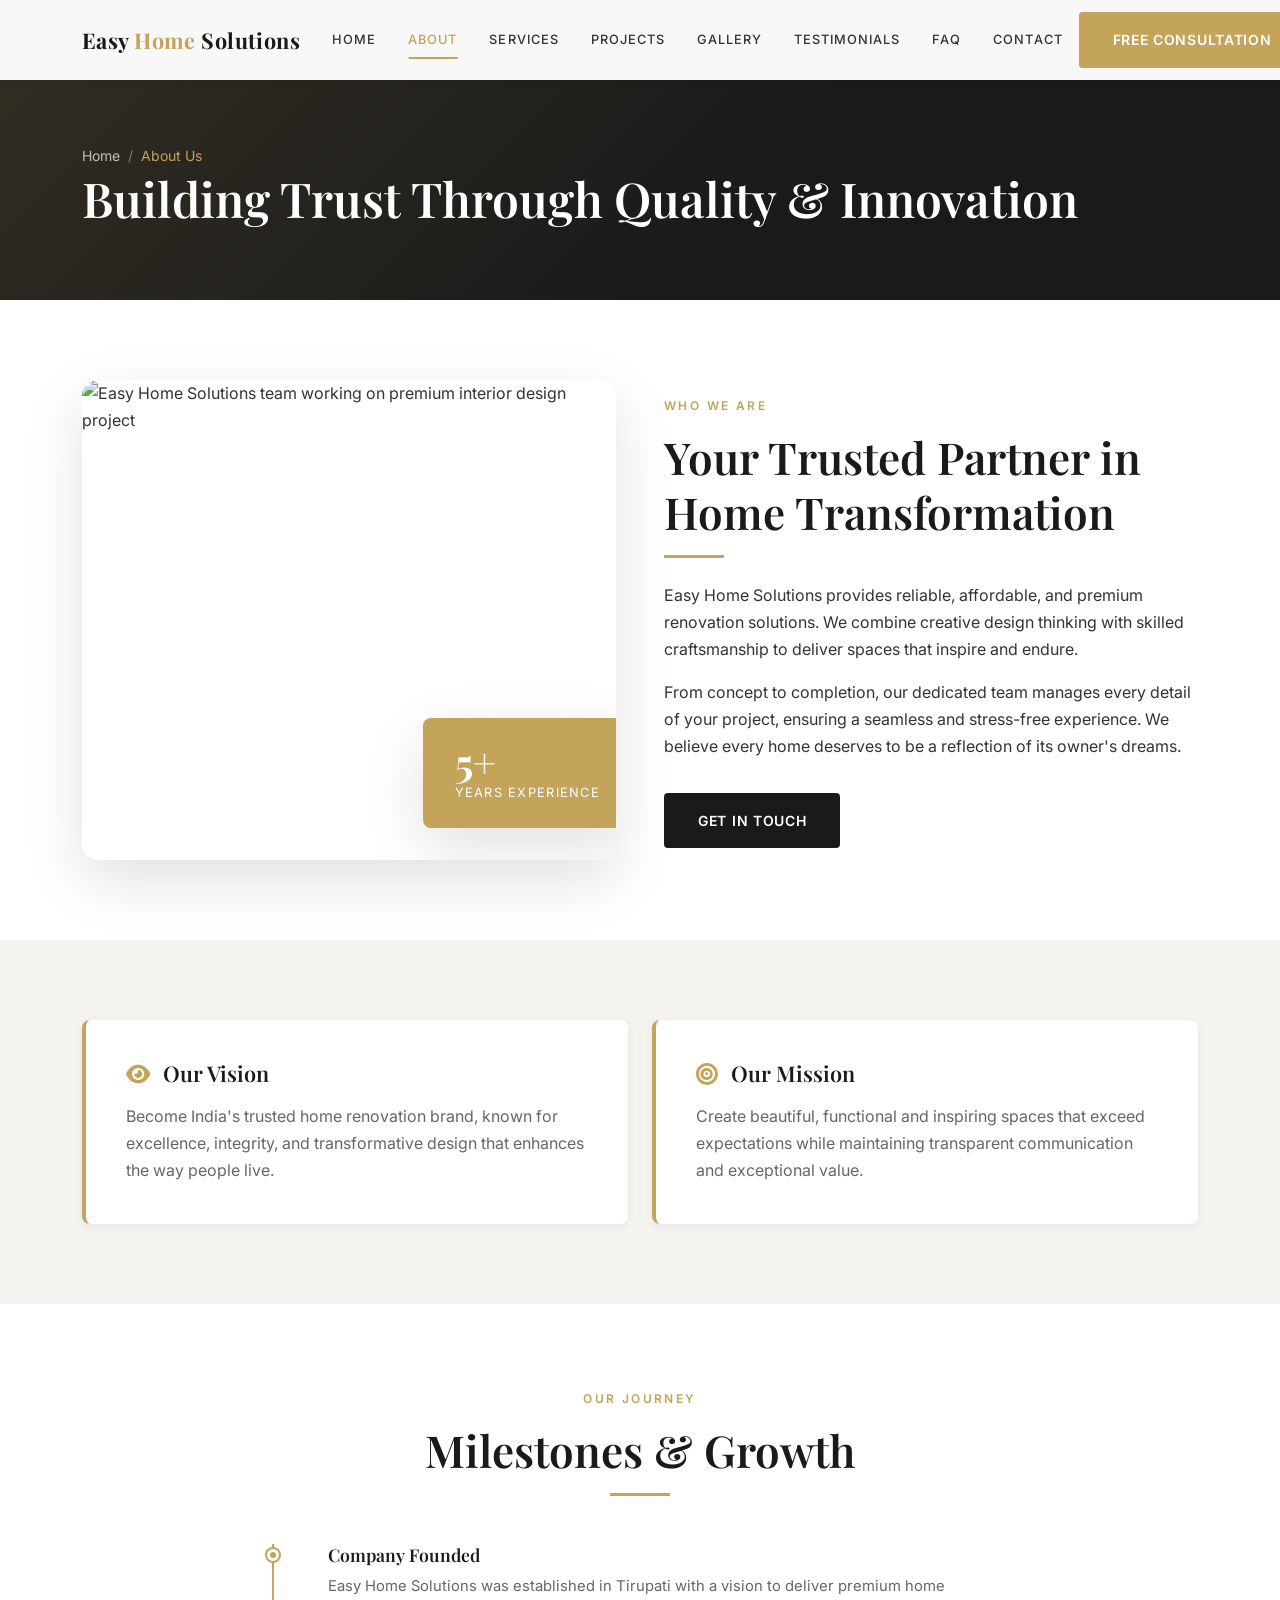
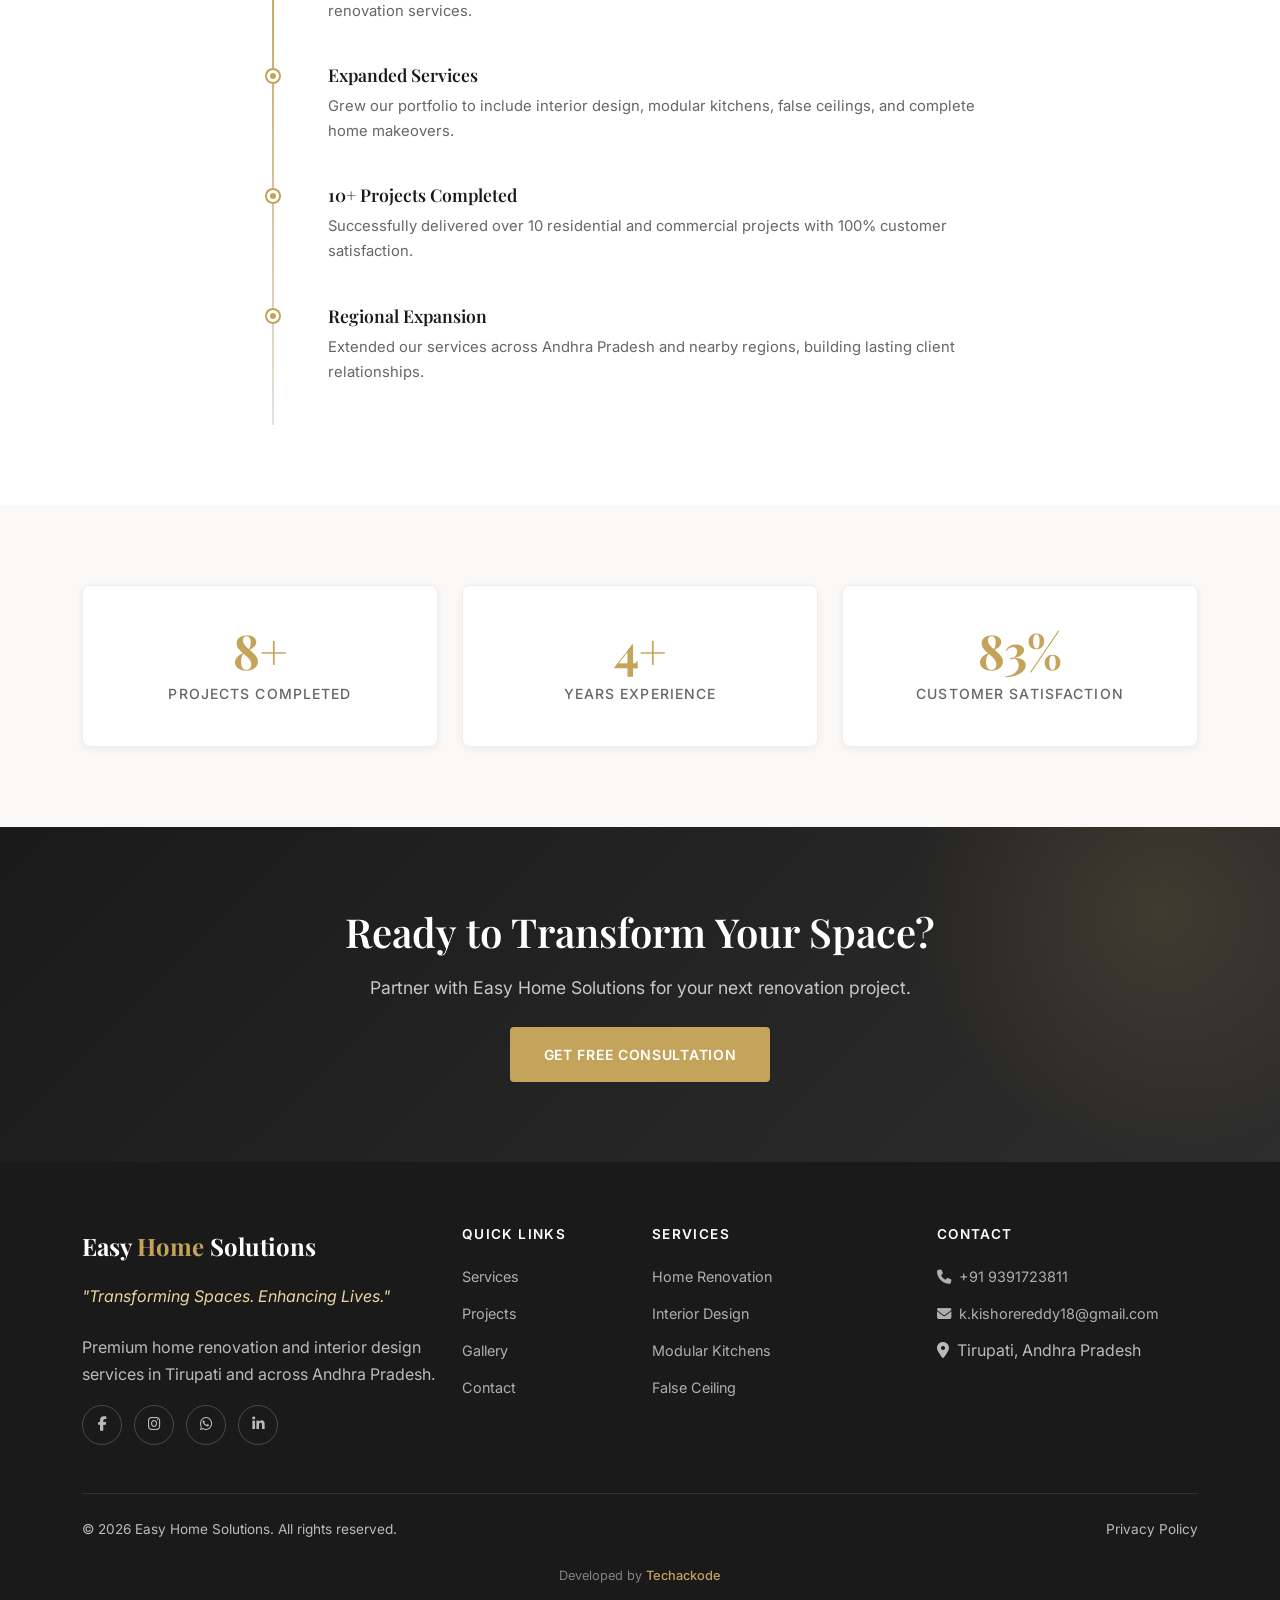
==== commit 112ff5a2: "Enhance SEO, performance, and client-ready features SEO: - Add Open Graph and Twitter Card tags on a" ====
--- a/about.html
+++ b/about.html
@@ -6,11 +6,20 @@
   <title>About Us | Easy Home Solutions — Home Renovation &amp; Interior Design</title>
   <meta name="description" content="Learn about Easy Home Solutions — a trusted home renovation and interior design company in Tirupati, Andhra Pradesh. Building trust through quality and innovation.">
   <meta name="keywords" content="About Easy Home Solutions, Interior Designers in Tirupati, Home Renovation Company Andhra Pradesh">
+  <meta name="robots" content="index, follow">
+  <meta name="theme-color" content="#1a1a1a">
   <link rel="canonical" href="https://easyhomesolutions.in/about.html">
   <meta property="og:title" content="About Us | Easy Home Solutions">
   <meta property="og:description" content="Building trust through quality and innovation. Premium home renovation in Tirupati.">
   <meta property="og:type" content="website">
   <meta property="og:url" content="https://easyhomesolutions.in/about.html">
+  <meta property="og:image" content="https://images.unsplash.com/photo-1600585154340-be6161a56a0c?w=1200&q=80">
+  <meta property="og:locale" content="en_IN">
+  <meta property="og:site_name" content="Easy Home Solutions">
+  <meta name="twitter:card" content="summary_large_image">
+  <meta name="twitter:title" content="About Us | Easy Home Solutions">
+  <meta name="twitter:description" content="Building trust through quality and innovation. Premium home renovation in Tirupati.">
+  <meta name="twitter:image" content="https://images.unsplash.com/photo-1600585154340-be6161a56a0c?w=1200&q=80">
   <link rel="preconnect" href="https://fonts.googleapis.com">
   <link rel="preconnect" href="https://fonts.gstatic.com" crossorigin>
   <link href="https://fonts.googleapis.com/css2?family=Inter:wght@400;500;600;700&family=Playfair+Display:wght@500;600;700&display=swap" rel="stylesheet">
@@ -18,6 +27,16 @@
   <link href="https://cdnjs.cloudflare.com/ajax/libs/font-awesome/6.5.1/css/all.min.css" rel="stylesheet">
   <link href="https://cdn.jsdelivr.net/npm/aos@2.3.4/dist/aos.css" rel="stylesheet">
   <link href="css/style.css" rel="stylesheet">
+  <script type="application/ld+json">
+  {
+    "@context": "https://schema.org",
+    "@type": "BreadcrumbList",
+    "itemListElement": [
+      { "@type": "ListItem", "position": 1, "name": "Home", "item": "https://easyhomesolutions.in/" },
+      { "@type": "ListItem", "position": 2, "name": "About Us", "item": "https://easyhomesolutions.in/about.html" }
+    ]
+  }
+  </script>
 </head>
 <body>
 
--- a/css/style.css
+++ b/css/style.css
@@ -917,6 +917,35 @@
   background: rgba(255, 255, 255, 0.1);
 }
 
+.lightbox-prev,
+.lightbox-next {
+  position: absolute;
+  top: 50%;
+  transform: translateY(-50%);
+  width: 48px;
+  height: 48px;
+  background: rgba(255, 255, 255, 0.1);
+  border: 2px solid rgba(255, 255, 255, 0.3);
+  border-radius: 50%;
+  color: var(--color-white);
+  font-size: 1rem;
+  cursor: pointer;
+  display: flex;
+  align-items: center;
+  justify-content: center;
+  transition: all var(--transition);
+  z-index: 2;
+}
+
+.lightbox-prev { left: 1.5rem; }
+.lightbox-next { right: 1.5rem; }
+
+.lightbox-prev:hover,
+.lightbox-next:hover {
+  background: var(--color-accent);
+  border-color: var(--color-accent);
+}
+
 .lightbox-caption {
   position: absolute;
   bottom: 2rem;
@@ -1308,6 +1337,52 @@
   color: var(--color-accent-light);
 }
 
+.project-item.filter-animate {
+  animation: filterFadeIn 0.4s ease forwards;
+}
+
+@keyframes filterFadeIn {
+  from { opacity: 0; transform: translateY(16px); }
+  to { opacity: 1; transform: translateY(0); }
+}
+
+/* ---- Lazy load images ---- */
+img[loading="lazy"] {
+  opacity: 0;
+  transition: opacity 0.4s ease;
+}
+
+img[loading="lazy"].loaded,
+img.loaded {
+  opacity: 1;
+}
+
+/* ---- Form validation ---- */
+.contact-form .form-control.is-valid {
+  border-color: #198754;
+}
+
+.contact-form .form-control.is-invalid {
+  border-color: #dc3545;
+}
+
+.contact-form .invalid-feedback {
+  display: none;
+  font-size: 0.8rem;
+}
+
+.contact-form .form-control.is-invalid ~ .invalid-feedback {
+  display: block;
+}
+
+.form-alert {
+  margin-bottom: 1.25rem;
+}
+
+.form-alert[hidden] {
+  display: none !important;
+}
+
 /* ---- Back to Top ---- */
 .back-to-top {
   position: fixed;
@@ -1436,4 +1511,19 @@
   html {
     scroll-behavior: auto;
   }
-}
+
+  .hero-bg {
+    transform: none !important;
+  }
+
+  .gallery-item:hover img,
+  .project-card:hover img,
+  .service-card:hover .service-card-img img {
+    transform: none !important;
+  }
+
+  img[loading="lazy"] {
+    opacity: 1;
+    transition: none;
+  }
+}
